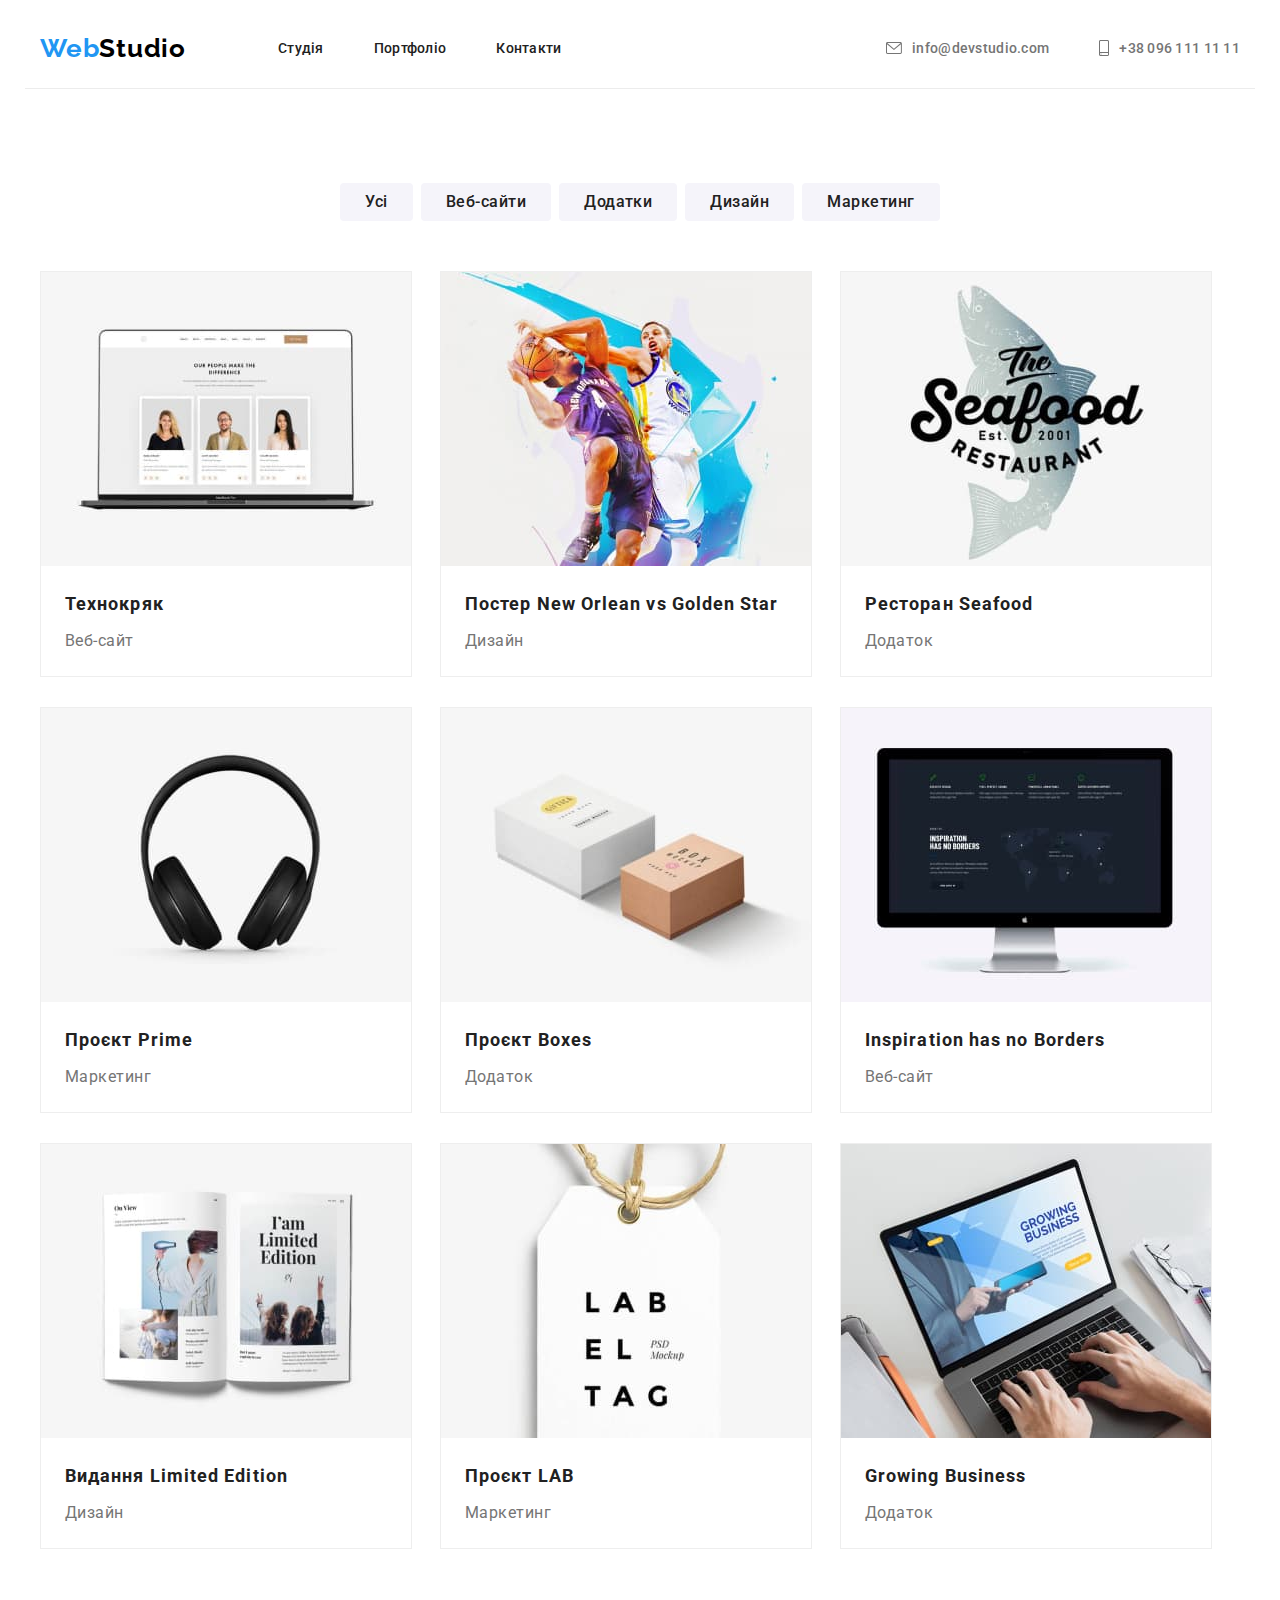
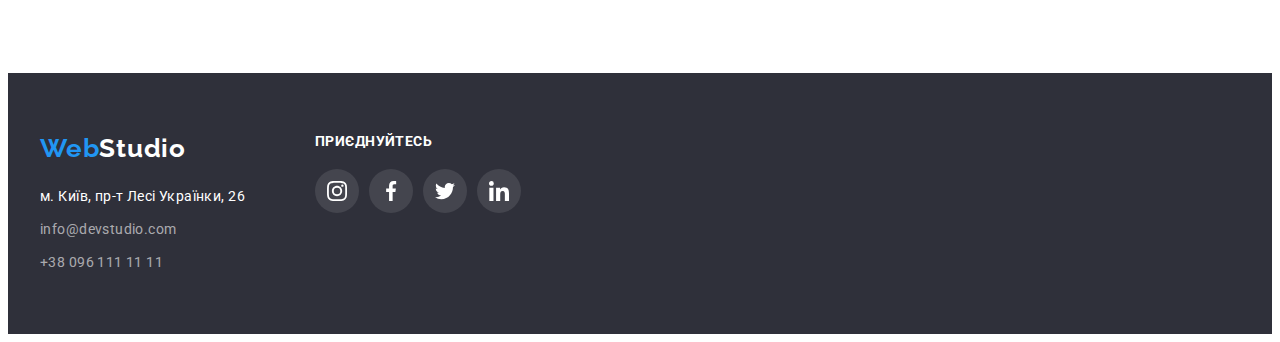
==== portfolio.html @ bb7737d0 "Initial commit" ====
<!DOCTYPE html>
<html lang="uk">
  <head>
    <meta charset="UTF-8" />
    <meta http-equiv="X-UA-Compatible" content="IE=edge" />
    <meta name="viewport" content="width=device-width, initial-scale=1.0" />
    <link
      href="https://fonts.googleapis.com/css2?family=Raleway:wght@700&family=Roboto:wght@400;500;700;900&display=swap"
      rel="stylesheet"
    />
    <title>Портфоліо</title>
    <link
      rel="stylesheet"
      href="https://cdnjs.cloudflare.com/ajax/libs/modern-normalize/1.1.0/modern-normalize.min.css"
      integrity="sha512-wpPYUAdjBVSE4KJnH1VR1HeZfpl1ub8YT/NKx4PuQ5NmX2tKuGu6U/JRp5y+Y8XG2tV+wKQpNHVUX03MfMFn9Q=="
      crossorigin="anonymous"
      referrerpolicy="no-referrer"
    />
    <link rel="stylesheet" href="./css/styles.css" />
  </head>
  <body>
    <header class="header">
      <a href="./index.html" class="logotop"><span class="logotopblue">Web</span>Studio</a>
      <nav>
        <ul class="navigation">
          <li class="navigation-item"><a href="./index.html" class="navigation-link">Студія</a></li>
          <li class="navigation-item">
            <a href="./portfolio.html" class="navigation-link">Портфоліо</a>
          </li>
          <li class="navigation-item"><a href="" class="navigation-link">Контакти</a></li>
        </ul>
      </nav>
      <ul class="contact-top">
        <li class="contact-top-item">
          <a href="mailto:info@devstudio.com" class="infotop">
            <svg class="contact_header_icon" width="16" height="12">
              <use href="./images/icons_sprite.svg#icon-envelope"></use>
            </svg>
            info@devstudio.com</a
          >
        </li>
        <li class="contact-top-item">
          <a href="tel:+380961111111" class="infotop">
            <svg class="contact_header_icon" width="10" height="16">
              <use href="./images/icons_sprite.svg#icon-smartphone"></use>
            </svg>
            +38 096 111 11 11</a
          >
        </li>
      </ul>
    </header>
    <main>
      <section class="section">
        <div class="container">
          <ul class="filter-list">
            <li class="item"><button type="button" class="filter-list-button">Усі</button></li>
            <li class="item">
              <button type="button" class="filter-list-button">Веб-сайти</button>
            </li>
            <li class="item"><button type="button" class="filter-list-button">Додатки</button></li>
            <li class="item"><button type="button" class="filter-list-button">Дизайн</button></li>
            <li class="item">
              <button type="button" class="filter-list-button">Маркетинг</button>
            </li>
          </ul>
          <ul class="project-list">
            <li class="project-list-item">
              <a href="" class="project-list-link">
                <img
                  src="./images/portfolio-photo/tehnokryak.jpg"
                  alt="Проект Технокряк"
                  class="img-project"
                  width="370"
                />
                <div class="project-info">
                  <h2 class="project-list-header">Технокряк</h2>
                  <p class="project-list-text">Веб-сайт</p>
                </div>
              </a>
            </li>
            <li class="project-list-item">
              <a href="" class="project-list-link">
                <img
                  src="./images/portfolio-photo/poster.jpg"
                  alt="Постер New Orlean vs Golden Star"
                  width="370"
                />
                <div class="project-info">
                  <h2 class="project-list-header">Постер New Orlean vs Golden Star</h2>
                  <p class="project-list-text">Дизайн</p>
                </div>
              </a>
            </li>
            <li class="project-list-item">
              <a href="" class="project-list-link">
                <img
                  src="./images/portfolio-photo/seafood.jpg"
                  alt="Ресторан Seafood"
                  width="370"
                />
                <div class="project-info">
                  <h2 class="project-list-header">Ресторан Seafood</h2>
                  <p class="project-list-text">Додаток</p>
                </div>
              </a>
            </li>
            <li class="project-list-item">
              <a href="" class="project-list-link">
                <img src="./images/portfolio-photo/headphones.jpg" alt="Проєкт Prime" width="370" />
                <div class="project-info">
                  <h2 class="project-list-header">Проєкт Prime</h2>
                  <p class="project-list-text">Маркетинг</p>
                </div>
              </a>
            </li>
            <li class="project-list-item">
              <a href="" class="project-list-link">
                <img src="./images/portfolio-photo/boxes.jpg" alt="Проєкт Boxes" width="370" />
                <div class="project-info">
                  <h2 class="project-list-header">Проєкт Boxes</h2>
                  <p class="project-list-text">Додаток</p>
                </div>
              </a>
            </li>
            <li class="project-list-item">
              <a href="" class="project-list-link">
                <img
                  src="./images/portfolio-photo/Inspiration-has-no-Borders.jpg"
                  alt="Inspiration has no Borders"
                  width="370"
                />
                <div class="project-info">
                  <h2 class="project-list-header">Inspiration has no Borders</h2>
                  <p class="project-list-text">Веб-сайт</p>
                </div>
              </a>
            </li>
            <li class="project-list-item">
              <a href="" class="project-list-link">
                <img
                  src="./images/portfolio-photo/vydannia-limited-edition.jpg"
                  alt="Видання Limited Edition"
                  width="370"
                />
                <div class="project-info">
                  <h2 class="project-list-header">Видання Limited Edition</h2>
                  <p class="project-list-text">Дизайн</p>
                </div>
              </a>
            </li>
            <li class="project-list-item">
              <a href="" class="project-list-link">
                <img src="./images/portfolio-photo/project-lab.jpg" alt="Проєкт LAB" width="370" />
                <div class="project-info">
                  <h2 class="project-list-header">Проєкт LAB</h2>
                  <p class="project-list-text">Маркетинг</p>
                </div>
              </a>
            </li>
            <li class="project-list-item">
              <a href="" class="project-list-link">
                <img
                  src="./images/portfolio-photo/growing-business.jpg"
                  alt="Growing Business"
                  width="370"
                />
                <div class="project-info">
                  <h2 class="project-list-header">Growing Business</h2>
                  <p class="project-list-text">Додаток</p>
                </div>
              </a>
            </li>
          </ul>
        </div>
      </section>
    </main>
    <footer class="footer">
      <div class="container">
        <div class="footer-info">
          <div class="adress-block">
            <a href="./index.html" class="logo-bottom">
              <span class="logotopblue">Web</span>Studio
            </a>
            <address>
              <p class="address-text">м. Київ, пр-т Лесі Українки, 26</p>
              <a href="mailto:info@devstudio.com" class="address-contact">info@devstudio.com</a>
              <a href="tel:+380961111111" class="address-contact">+38 096 111 11 11</a>
            </address>
          </div>
          <div class="footer-socials">
            <h3 class="socials-footer-header">приєднуйтесь</h3>
            <ul class="socials-bottom-icon">
              <li class="social_icons_item">
                <a
                  href="https://www.instagram.com/"
                  class="bottom-social-link"
                  target="_blank"
                  rel="noprener noreferrer"
                  aria-label="Instagram icon"
                >
                  <svg class="social-icon-buttom" weight="20" height="20">
                    <use href="./images/icons_sprite.svg#icon-instagram"></use>
                  </svg>
                </a>
              </li>
              <li class="social_icons_item">
                <a
                  href="https://www.facebook.com/"
                  class="bottom-social-link"
                  target="_blank"
                  rel="noprener noreferrer"
                  aria-label="Instagram icon"
                >
                  <svg class="social-icon-buttom" weight="20" height="20">
                    <use href="./images/icons_sprite.svg#icon-facebook"></use>
                  </svg>
                </a>
              </li>
              <li class="social_icons_item">
                <a
                  href="https://twitter.com/"
                  class="bottom-social-link"
                  target="_blank"
                  rel="noprener noreferrer"
                  aria-label="Instagram icon"
                >
                  <svg class="social-icon-buttom" weight="20" height="20">
                    <use href="./images/icons_sprite.svg#icon-twitter"></use>
                  </svg>
                </a>
              </li>
              <li class="social_icons_item">
                <a
                  href="https://www.linkedin.com/"
                  class="bottom-social-link"
                  target="_blank"
                  rel="noprener noreferrer"
                  aria-label="Instagram icon"
                >
                  <svg class="social-icon-buttom" weight="20" height="20">
                    <use href="./images/icons_sprite.svg#icon-linkedin"></use>
                  </svg>
                </a>
              </li>
            </ul>
          </div>
        </div>
      </div>
    </footer>
  </body>
</html>
---- css/styles.css ----
:root {
  --text-color: #212121;
  --bgcolor: #fff;
  --active-color: #2196f3;
  --bgcolor-foter-top: #2f303a;
}

body {
  font-family: 'Roboto';
  background: var(--bgcolor);
  color: var(--text-color);
}

/* Reset tags */
h1,
h2,
h3,
h4,
h5,
h6,
p {
  margin: 0;
}

ul {
  list-style: none;
  margin: 0;
  padding: 0;
}

img {
  display: block;
}

/* end reset tags */

/* defult styles */
.container {
  width: 1200px;
  padding-left: 15px;
  padding-right: 15px;
  margin-left: auto;
  margin-right: auto;
}
.section {
  padding-top: 94px;
  padding-bottom: 94px;
}
.section + .section {
  padding-top: 0;
}

/* header*/

.header {
  display: flex;
  align-items: center;
  width: 1200px;
  padding-left: 15px;
  padding-right: 15px;
  margin-left: auto;
  margin-right: auto;
  border-bottom: 1px solid #ececec;
}
.logotop {
  margin-right: 92px;
  font-family: 'Raleway';
  font-style: normal;
  font-weight: 700;
  font-size: 26px;
  line-height: calc(31 / 26);
  letter-spacing: 0.03em;
  color: #000000;
  text-decoration: none;
}

.logotopblue {
  color: var(--active-color);
}

.navigation {
  display: flex;
  list-style-type: none;
}

.navigation-item {
  margin-right: 50px;
}

.navigation-item:last-child {
  margin-right: 0px;
}

.navigation-link {
  display: block;
  padding-top: 32px;
  padding-bottom: 32px;
  font-weight: 500;
  font-size: 14px;
  line-height: calc(16 / 14);
  letter-spacing: 0.02em;
  text-decoration: none;
  color: var(--text-color);
}

.navigation-link:hover,
.navigation-link:focus {
  color: var(--active-color);
}

.contact-top {
  margin-left: auto;
  display: flex;
}

.contact-top-item + .contact-top-item {
  margin-left: 50px;
}
.infotop {
  display: flex;
  align-items: center;
  padding-top: 32px;
  padding-bottom: 32px;
  font-weight: 500;
  font-size: 14px;
  line-height: calc(16 / 14);
  letter-spacing: 0.02em;
  color: #757575;
  text-decoration: none;
}

.infotop:last-child {
  margin-right: 0px;
}

.infotop:hover,
.infotop:focus {
  color: var(--active-color);
}

.contact_header_icon {
  margin-right: 10px;
  fill: currentColor;
}
/* end header */

/* main */

/* Hero Section */
.hero {
  max-width: 1600px;
  background-color: var(--bgcolor-foter-top);
  background-image: linear-gradient(rgba(47, 48, 58, 0.4), rgba(47, 48, 58, 0.4)),
    url(../images/background-hero.jpg);
  background-repeat: no-repeat;
  background-position: center;
  padding-top: 200px;
  padding-bottom: 200px;
  text-align: center;
  margin-left: auto;
  margin-right: auto;
}
.hero-header {
  font-weight: 900;
  font-size: 44px;
  line-height: calc(60 / 44);
  letter-spacing: 0.06em;
  text-transform: uppercase;
  color: #ffffff;

  margin-bottom: 30px;
  margin-left: auto;
  margin-right: auto;
  width: 696px;
}
.hero-button {
  background: var(--active-color);
  box-shadow: 0px 4px 4px rgba(0, 0, 0, 0.15);
  border-radius: 4px;
  font-family: 'Roboto';
  font-weight: 700;
  font-size: 16px;
  line-height: calc(30 / 16);
  display: inline-block;
  letter-spacing: 0.06em;
  color: #ffffff;
  border: 0px;
  cursor: pointer;
  padding: 10px 32px;
}

/* advantages */
.advantages-list {
  list-style-type: none;
  display: flex;
}
.advantages-list .item {
  margin-right: 30px;
  width: 270px;
}
.advantages-list .item:last-child {
  margin-right: 0;
}
.advantages_image {
  display: flex;
  height: 120px;
  justify-content:center;
  align-items: center;
  background-color: #f5f4fa;
  margin-bottom: 30px;
  border-radius: 4px;
}

.advantages-header {
  margin-bottom: 10px;
  font-weight: 700;
  font-size: 14px;
  line-height: calc(16 / 14);
  letter-spacing: 0.03em;
  text-transform: uppercase;
}
.advantages-text {
  font-size: 14px;
  line-height: calc(24 / 14);
  letter-spacing: 0.03em;
  color: #757575;
}

/* What we do */
.skills-header {
  margin-bottom: 50px;
  font-weight: 700;
  font-size: 36px;
  line-height: calc(42 / 36);
  text-align: center;
  letter-spacing: 0.03em;
}
.skills-list {
  display: flex;
  list-style-type: none;
}

.skills-list .item {
  margin-right: 30px;
}
.skills-list .item:last-child {
  margin-right: 0;
}

/*Our command */
.command {
  padding-top: 94px;
  padding-bottom: 94px;

  background: #f5f4fa;
}
.command-header {
  margin-bottom: 50px;

  font-weight: 700;
  font-size: 36px;
  line-height: calc(42 / 36);
  text-align: center;
  letter-spacing: 0.03em;
}
.command-list {
  display: flex;
  list-style-type: none;
}
.command-list-item {
  display: block;
  margin-right: 30px;
  text-align: center;
  background: #ffffff;
  box-shadow: 0px 1px 3px rgba(0, 0, 0, 0.12), 0px 1px 1px rgba(0, 0, 0, 0.14),
    0px 2px 1px rgba(0, 0, 0, 0.2);
  border-radius: 0px 0px 4px 4px;
}

.command-list-item:last-child {
  margin-right: 0;
}
.command-images {
  margin-bottom: 30px;
}

.member {
  margin-left: auto;
  margin-right: auto;
  padding-bottom: 30px;
}
.member-header {
  margin-bottom: 10px;

  font-weight: 500;
  font-size: 16px;
  line-height: calc(19 / 16);
  letter-spacing: 0.03em;
}
.member-description {
  font-size: 16px;
  line-height: calc(19 / 16);
  letter-spacing: 0.03em;
  color: #757575;
  margin-bottom: 16px;
}

.social_icons_list {
  list-style-type: none;
  margin: 0;
  padding: 0;

  display: flex;
  justify-content: center;
  align-items: center;
  gap: 10px;
}

.social-link {
  display: flex;
  justify-content: center;
  align-items: center;
  width: 44px;
  height: 44px;
  border-radius: 50%;
  background-color: #fff;
  align-items: center;
  justify-content: center;
}

.social-icon {
  fill: #afb1b8;
}

.social-link:hover,
.social-link:focus {
  background-color: var(--active-color);
}
.social-link:hover .social-icon,
.social-link:focus .social-icon {
  fill: #fff;
}

.company-list {
  list-style-type: none;
  margin: 0;
  padding: 0;

  display: flex;
  justify-content: center;
  align-items: center;
  gap: 30px;
}
.company-list-item {
  width: 170px;
  height: 92px;
}

.company-link {
  display: flex;
  border: 1px solid #afb1b8;
  border-radius: 4px;
  height: 92px;
  justify-content: center;
  align-items: center;
}
.company-icon {
  fill: #afb1b8;
}

.company-link:hover,
.company-link:focus {
  border: 1px solid var(--active-color);
}

.company-link:hover .company-icon,
.company-link:focus .company-icon {
  fill: var(--active-color);
}

/* footer */

.footer {
  padding-top: 60px;
  padding-bottom: 60px;
  background: var(--bgcolor-foter-top);
}
.footer-info {
  display: flex;
}

.adress-block {
  margin-right: 70px;
}
.logo-bottom {
  display: block;
  margin-bottom: 20px;

  font-family: 'Raleway';
  font-weight: 700;
  font-size: 26px;
  line-height: calc(31 / 26);
  letter-spacing: 0.03em;
  color: #ffffff;

  text-decoration: none;
}
.address-text {
  margin-bottom: 9px;
  font-style: normal;
  font-size: 14px;
  line-height: calc(24 / 14);
  letter-spacing: 0.03em;
  color: #ffffff;
}
.address-contact {
  display: block;
  font-style: normal;
  font-size: 14px;
  line-height: calc(24 / 14);
  letter-spacing: 0.03em;
  color: rgba(255, 255, 255, 0.6);
  text-decoration: none;
}
.address-contact:not(:last-child) {
  margin-bottom: 9px;
}
.address-contact:hover,
.address-contact:focus {
  color: var(--active-color);
}

.socials-footer-header {
  margin-bottom: 20px;
  font-style: normal;
  font-weight: 700;
  font-size: 14px;
  line-height: calc(16 / 14);
  letter-spacing: 0.03em;
  text-transform: uppercase;
  color: #fff;
}
.socials-bottom-icon {
  display: flex;
  gap: 10px;
}
.bottom-social-link {
  display: flex;
  justify-content: center;
  align-items: center;
  width: 44px;
  height: 44px;
  border-radius: 50%;
  background-color: rgba(255, 255, 255, 0.1);
  align-items: center;
  justify-content: center;
}

.social-icon-buttom {
  fill: #fff;
}

.bottom-social-link:hover,
.bottom-social-link:focus {
  background-color: var(--active-color);
}


.filter-list {
  list-style-type: none;
  display: flex;
  justify-content: center;
  gap: 8px;
  margin-bottom: 50px;
}

.filter-list-button {
  padding-top: 6px;
  padding-bottom: 6px;
  padding-left: 22px;
  padding-right: 22px;

  font-family: 'Roboto';
  font-style: normal;
  font-weight: 500;
  font-size: 16px;
  line-height: calc(26 / 16);
  text-align: center;
  letter-spacing: 0.03em;
  color: var(--text-color);
  background: #f5f4fa;
  border-radius: 4px;
  border: 0px;
  cursor: pointer;
}
.filter-list-button:first-child {
  padding-top: 6px;
  padding-bottom: 6px;
  padding-left: 25px;
  padding-right: 25px;
}
.filter-list-button:hover,
.filter-list-button:focus {
  background: var(--active-color);
  color: #ffffff;
  box-shadow: 0px 3px 1px rgba(0, 0, 0, 0.1), 0px 1px 2px rgba(0, 0, 0, 0.08),
    0px 2px 2px rgba(0, 0, 0, 0.12);
}
.project-list {
  list-style-type: none;
  display: flex;
  flex-wrap: wrap;
}
.project-list-item {
  display: flex;
  margin-right: 30px;
  margin-bottom: 30px;
  width: 370px;
}

.project-list-item:nth-child(3n) {
  margin-right: 0;
}
.project-list-link {
  border: 1px solid #eeeeee;
  text-decoration: none;
  background: #ffffff;
}
.project-list-link:hover,
.project-list-link:focus {
  box-shadow: 0px 1px 1px rgba(0, 0, 0, 0.12), 0px 4px 4px rgba(0, 0, 0, 0.06),
    1px 4px 6px rgba(0, 0, 0, 0.16);
}

.project-info {
  padding-left: 24px;
  padding-right: 24px;
  padding-bottom: 20px;
  padding-top: 20px;
}

.project-list-header {
  margin-bottom: 4px;

  font-weight: 700;
  font-size: 18px;
  line-height: calc(36 / 18);
  letter-spacing: 0.06em;
  color: var(--text-color);
}
.project-list-text {
  font-size: 16px;
  line-height: calc(30 / 16);
  letter-spacing: 0.03em;
  color: #757575;
}
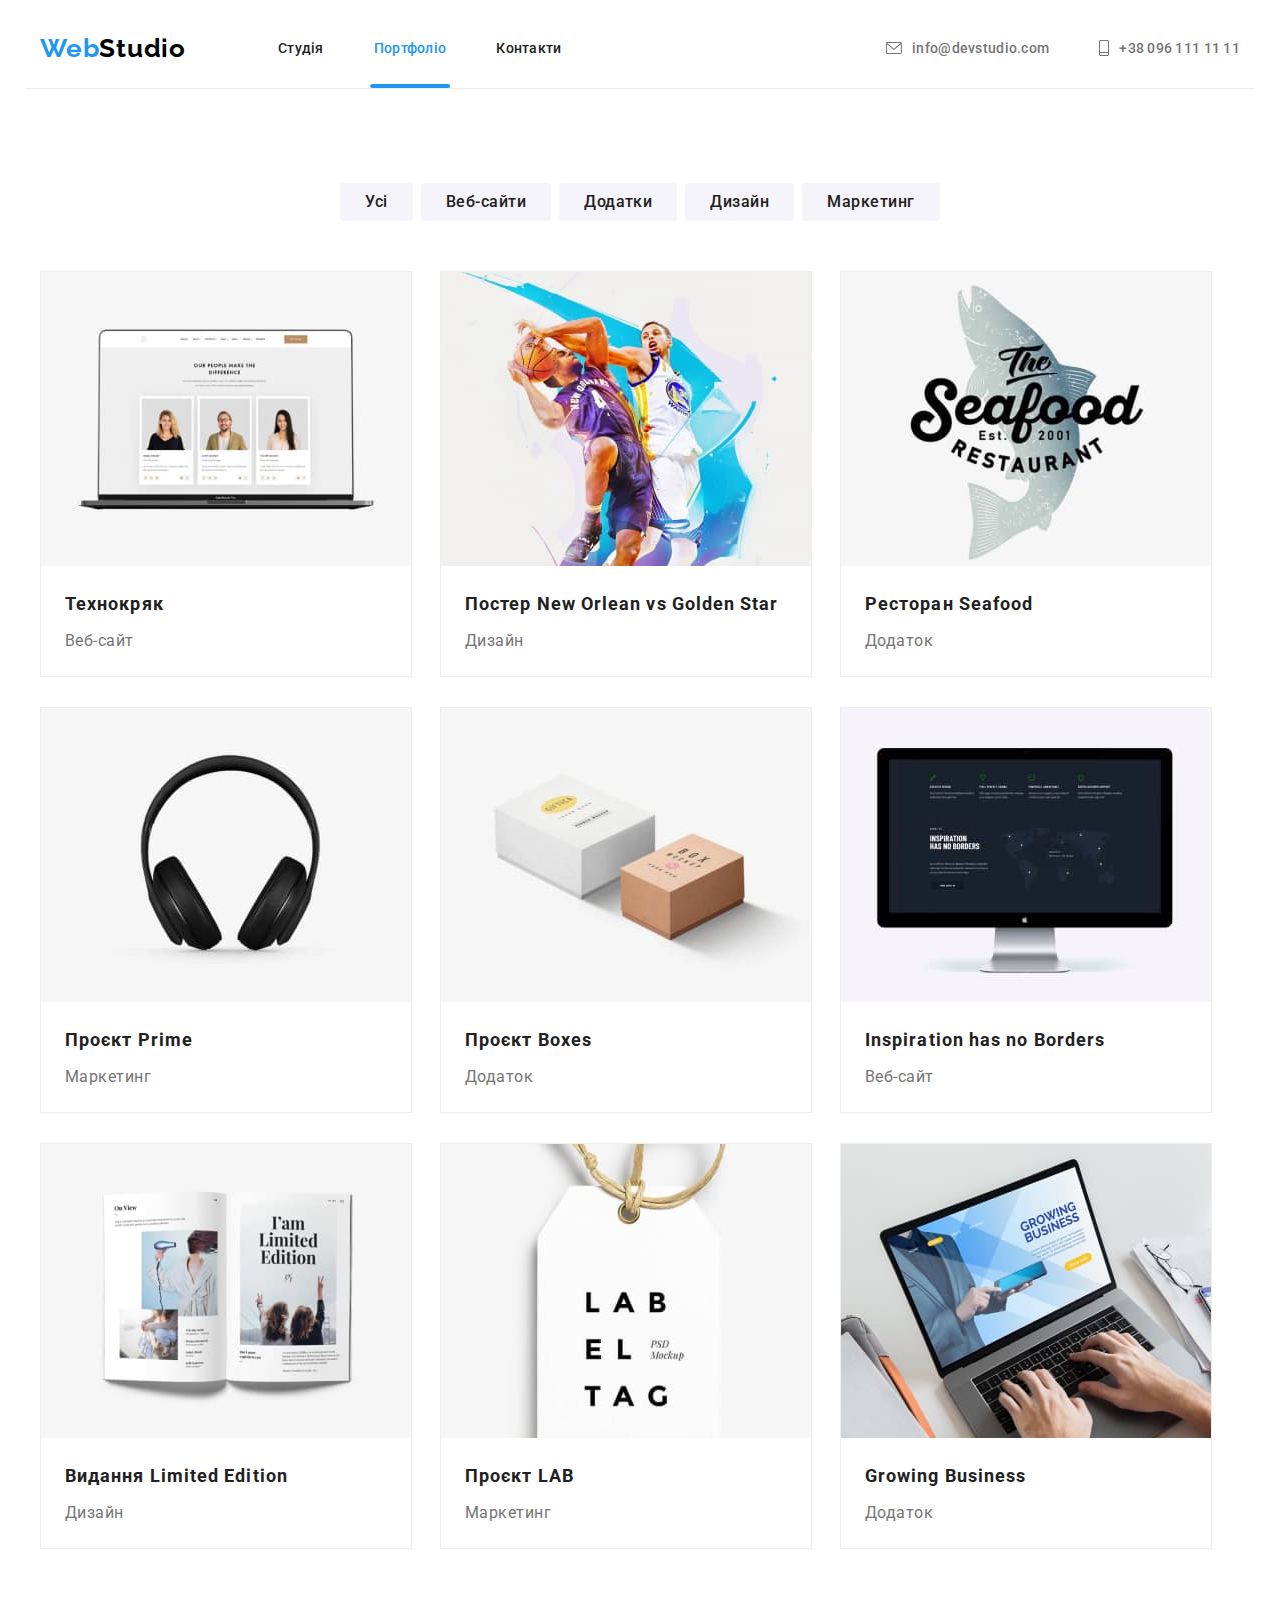
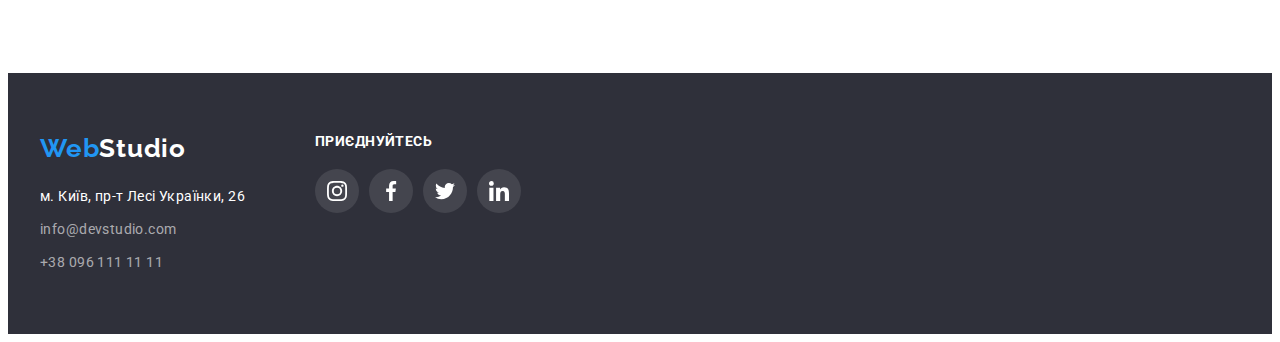
==== commit a7af3502: "add animation add JS(modal)" ====
--- a/portfolio.html
+++ b/portfolio.html
@@ -25,7 +25,7 @@
         <ul class="navigation">
           <li class="navigation-item"><a href="./index.html" class="navigation-link">Студія</a></li>
           <li class="navigation-item">
-            <a href="./portfolio.html" class="navigation-link">Портфоліо</a>
+            <a href="./portfolio.html" class="navigation-link current-page">Портфоліо</a>
           </li>
           <li class="navigation-item"><a href="" class="navigation-link">Контакти</a></li>
         </ul>
@@ -66,12 +66,22 @@
           <ul class="project-list">
             <li class="project-list-item">
               <a href="" class="project-list-link">
-                <img
-                  src="./images/portfolio-photo/tehnokryak.jpg"
-                  alt="Проект Технокряк"
-                  class="img-project"
-                  width="370"
-                />
+                <div class="project-thumb">
+                  <img
+                    src="./images/portfolio-photo/tehnokryak.jpg"
+                    alt="Проект Технокряк"
+                    class="img-project"
+                    width="370"
+                  />
+
+                  <div class="project-overlay">
+                    <p class="project-overlay-text">
+                      Ресурс пропонує комплексні пропозиції з різним рівнем функціоналу та сервісів. 
+                      Все це дозволить відвідувачу отримати вичерпні відомості про компанію чи приватну особу.
+                    </p>
+                  </div>
+                </div>
+                
                 <div class="project-info">
                   <h2 class="project-list-header">Технокряк</h2>
                   <p class="project-list-text">Веб-сайт</p>
--- a/css/styles.css
+++ b/css/styles.css
@@ -93,6 +93,7 @@
 
 .navigation-link {
   display: block;
+  position: relative;
   padding-top: 32px;
   padding-bottom: 32px;
   font-weight: 500;
@@ -101,6 +102,10 @@
   letter-spacing: 0.02em;
   text-decoration: none;
   color: var(--text-color);
+
+  transition-property: color;
+  transition-duration: 250ms;
+  animation-timing-function: cubic-bezier(0.4, 0, 0.2, 1);
 }
 
 .navigation-link:hover,
@@ -108,6 +113,29 @@
   color: var(--active-color);
 }
 
+.navigation-link::after {
+  content: '';
+  position: absolute;
+  left: 50%;
+  bottom: 0;
+
+  transform: translateX(-50%);
+  display: block;
+  width: 110%;
+  height: 4px;
+
+  border-radius: 2px;
+  background-color: var(--active-color);
+  opacity: 0;
+  transition-property: opacity;
+  transition-duration: 250ms;
+  animation-timing-function: cubic-bezier(0.4, 0, 0.2, 1);
+}
+
+.navigation-link:hover::after,
+.navigation-link:focus::after {
+  opacity: 1;
+}
 .contact-top {
   margin-left: auto;
   display: flex;
@@ -127,6 +155,9 @@
   letter-spacing: 0.02em;
   color: #757575;
   text-decoration: none;
+  transition-property: color;
+  transition-duration: 250ms;
+  animation-timing-function: cubic-bezier(0.4, 0, 0.2, 1);
 }
 
 .infotop:last-child {
@@ -204,7 +235,7 @@
 .advantages_image {
   display: flex;
   height: 120px;
-  justify-content:center;
+  justify-content: center;
   align-items: center;
   background-color: #f5f4fa;
   margin-bottom: 30px;
@@ -245,6 +276,33 @@
 }
 .skills-list .item:last-child {
   margin-right: 0;
+}
+
+.skills-overlay {
+  position: relative;
+}
+.skills-overlay-text-container {
+  background-color: rgba(47, 48, 58, 0.8);
+  position: absolute;
+  left: 0;
+  bottom: 0;
+  height: 70px;
+  width: 100%;
+
+  display: flex;
+  justify-content: center;
+  align-items: center;
+}
+
+.skills-overlay-text {
+  font-weight: 700;
+  font-size: 14px;
+  line-height: 16px;
+  text-align: center;
+  letter-spacing: 0.03em;
+  text-transform: uppercase;
+
+  color: #ffffff;
 }
 
 /*Our command */
@@ -326,10 +384,17 @@
   background-color: #fff;
   align-items: center;
   justify-content: center;
+
+  transition-property: background-color;
+  transition-duration: 250ms;
+  animation-timing-function: cubic-bezier(0.4, 0, 0.2, 1);
 }
 
 .social-icon {
   fill: #afb1b8;
+  transition-property: fill;
+  transition-duration: 250ms;
+  animation-timing-function: cubic-bezier(0.4, 0, 0.2, 1);
 }
 
 .social-link:hover,
@@ -363,14 +428,20 @@
   height: 92px;
   justify-content: center;
   align-items: center;
+  transition-property: border-color;
+  transition-duration: 250ms;
+  animation-timing-function: cubic-bezier(0.4, 0, 0.2, 1);
 }
 .company-icon {
   fill: #afb1b8;
+  transition-property: fill;
+  transition-duration: 250ms;
+  animation-timing-function: cubic-bezier(0.4, 0, 0.2, 1);
 }
 
 .company-link:hover,
 .company-link:focus {
-  border: 1px solid var(--active-color);
+  border-color: var(--active-color);
 }
 
 .company-link:hover .company-icon,
@@ -421,6 +492,10 @@
   letter-spacing: 0.03em;
   color: rgba(255, 255, 255, 0.6);
   text-decoration: none;
+
+  transition-property: color;
+  transition-duration: 250ms;
+  animation-timing-function: cubic-bezier(0.4, 0, 0.2, 1);
 }
 .address-contact:not(:last-child) {
   margin-bottom: 9px;
@@ -454,6 +529,10 @@
   background-color: rgba(255, 255, 255, 0.1);
   align-items: center;
   justify-content: center;
+
+  transition-property: background-color;
+  transition-duration: 250ms;
+  animation-timing-function: cubic-bezier(0.4, 0, 0.2, 1);
 }
 
 .social-icon-buttom {
@@ -464,7 +543,6 @@
 .bottom-social-link:focus {
   background-color: var(--active-color);
 }
-
 
 .filter-list {
   list-style-type: none;
@@ -492,6 +570,10 @@
   border-radius: 4px;
   border: 0px;
   cursor: pointer;
+
+  transition-property: background, color, box-shadow;
+  transition-duration: 250ms;
+  animation-timing-function: cubic-bezier(0.4, 0, 0.2, 1);
 }
 .filter-list-button:first-child {
   padding-top: 6px;
@@ -525,11 +607,56 @@
   border: 1px solid #eeeeee;
   text-decoration: none;
   background: #ffffff;
+  transition-property: box-shadow;
+  transition-duration: 250ms;
+  animation-timing-function: cubic-bezier(0.4, 0, 0.2, 1);
 }
 .project-list-link:hover,
 .project-list-link:focus {
   box-shadow: 0px 1px 1px rgba(0, 0, 0, 0.12), 0px 4px 4px rgba(0, 0, 0, 0.06),
     1px 4px 6px rgba(0, 0, 0, 0.16);
+}
+
+.project-list-link:hover .project-overlay,
+.project-list-link:focus .project-overlay{
+  transform: translateY(0);
+}
+
+.project-thumb{
+  position: relative;
+  overflow: hidden;
+}
+
+.project-overlay{
+  position: absolute;
+  top: 0;
+  left: 0;
+
+
+  transform: translateY(100%);
+
+  width: 100%;
+  height: 100%;
+
+  background-color:rgba(33, 150, 243, 0.9);
+  display: flex;
+  align-items:center;
+  padding-left: 24px;
+  padding-right: 24px;
+
+  transition-property: transform;
+  transition-duration: 250ms;
+  animation-timing-function: cubic-bezier(0.4, 0, 0.2, 1);
+}
+
+
+
+.project-overlay-text{
+  font-weight: 400;
+font-size: 18px;
+line-height: 28px;
+letter-spacing: 0.03em;
+color: #FFFFFF;
 }
 
 .project-info {
@@ -554,3 +681,85 @@
   letter-spacing: 0.03em;
   color: #757575;
 }
+
+.backdrop {
+  position: fixed;
+  left: 0;
+  top: 0;
+
+  width: 100%;
+  height: 100%;
+
+  background-color: rgba(0, 0, 0, 0.2);
+}
+
+.backdrop.is-hidden {
+  visibility: hidden;
+  opacity: 0;
+  pointer-events: none;
+}
+
+.modal {
+  position: absolute;
+  top: 50%;
+  left: 50%;
+  transform: translateX(-50%) translateY(-50%);
+
+  width: 528px;
+  min-height: 581px;
+
+  background-color: #ffffff;
+  border-radius: 4px;
+  box-shadow: 0px 1px 3px rgba(0, 0, 0, 0.12), 0px 1px 1px rgba(0, 0, 0, 0.14),
+    0px 2px 1px rgba(0, 0, 0, 0.2);
+
+  transition-property: visibility, opacity;
+  transition-duration: 250ms;
+  animation-timing-function: cubic-bezier(0.4, 0, 0.2, 1);
+}
+
+.backdrop.is-hidden .modal {
+  opacity: 0;
+  transform: translateX(-50%) translateY(-50%);
+}
+
+.modal-btn {
+  position: absolute;
+  top: 8px;
+  right: 8px;
+  padding: 0;
+
+  width: 30px;
+  height: 30px;
+
+  display: inline-flex;
+  justify-content: center;
+  align-items: center;
+  background-color: #ffffff;
+  border-radius: 50%;
+  border: 1px solid rgba(0, 0, 0, 0.1);
+  cursor: pointer;
+}
+
+.modal-icon {
+  fill: #000;
+}
+
+.current-page{
+  color: var(--active-color);
+}
+.current-page::after{
+  content: '';
+  position: absolute;
+  left: 50%;
+  bottom: 0;
+
+  border-radius: 2px;
+  background-color: var(--active-color);
+  opacity: 1;
+
+  transform: translateX(-50%);
+  display: block;
+  width: 110%;
+  height: 4px;
+}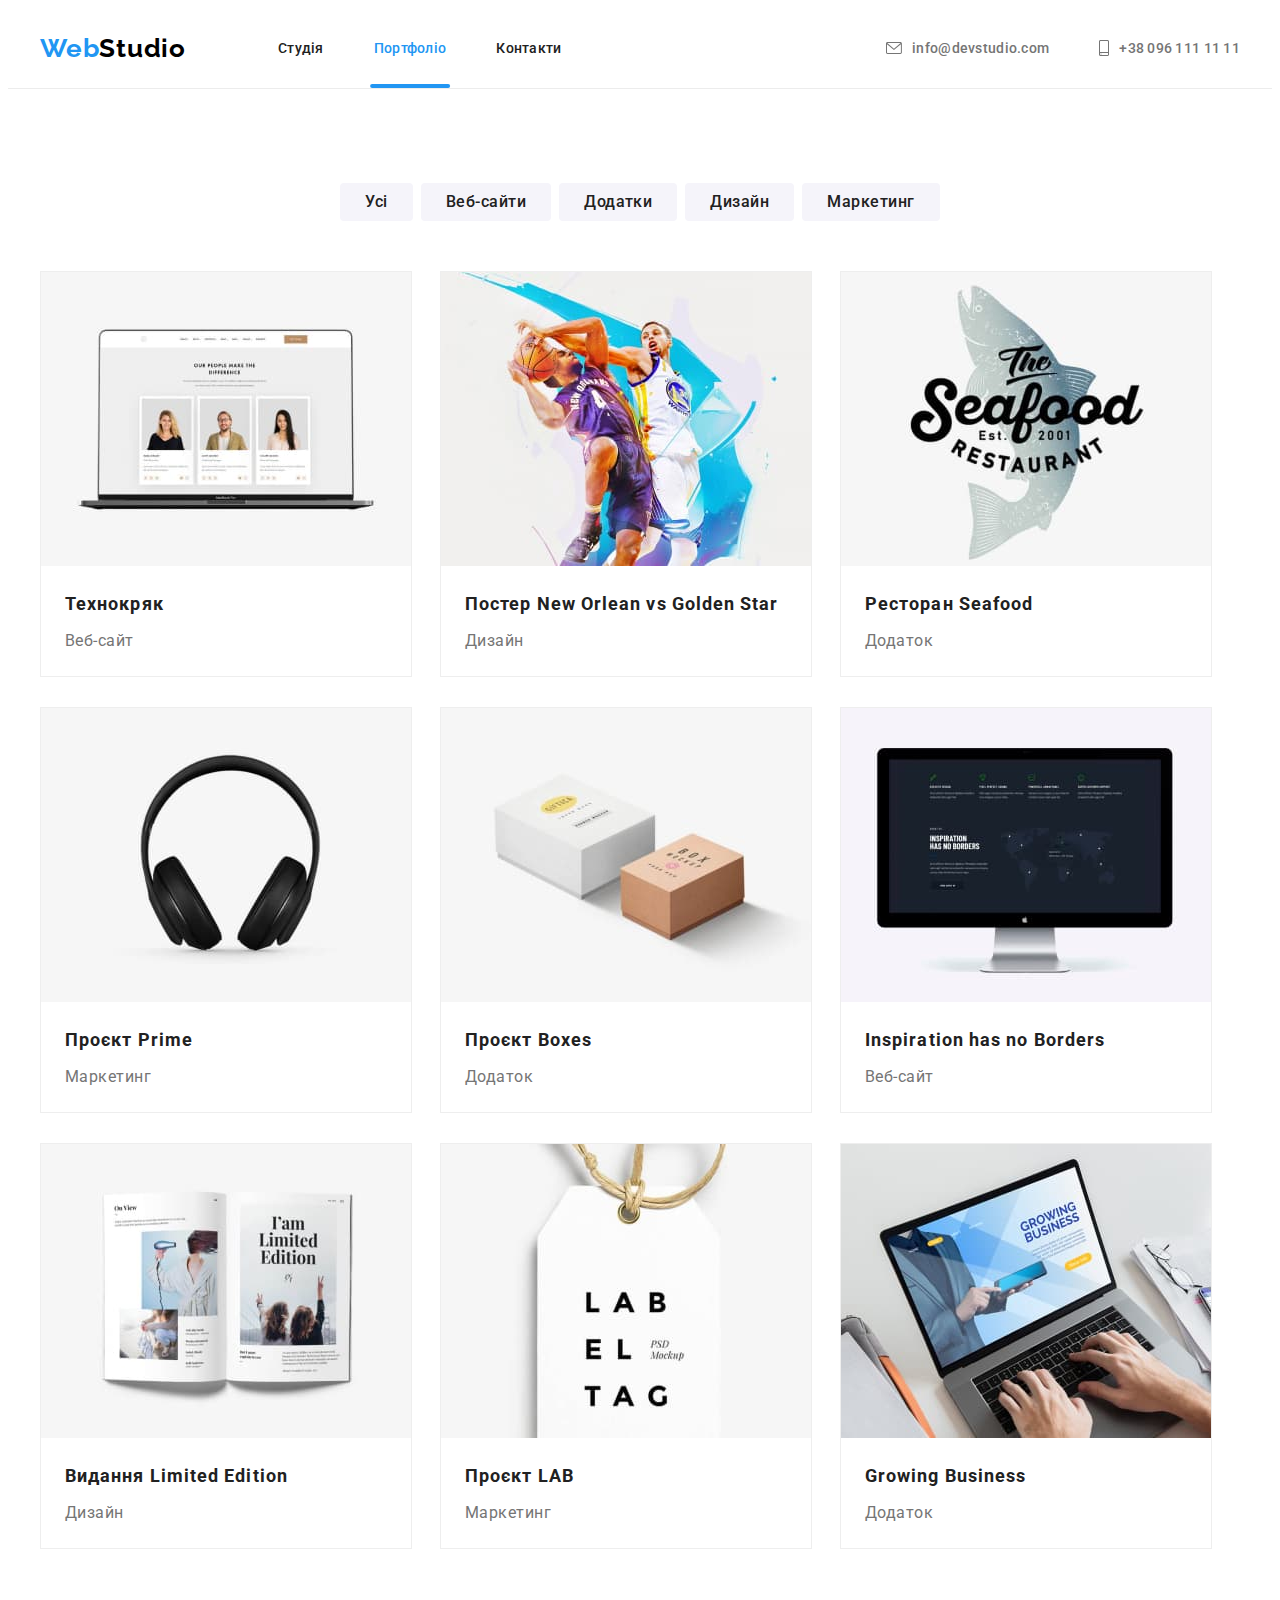
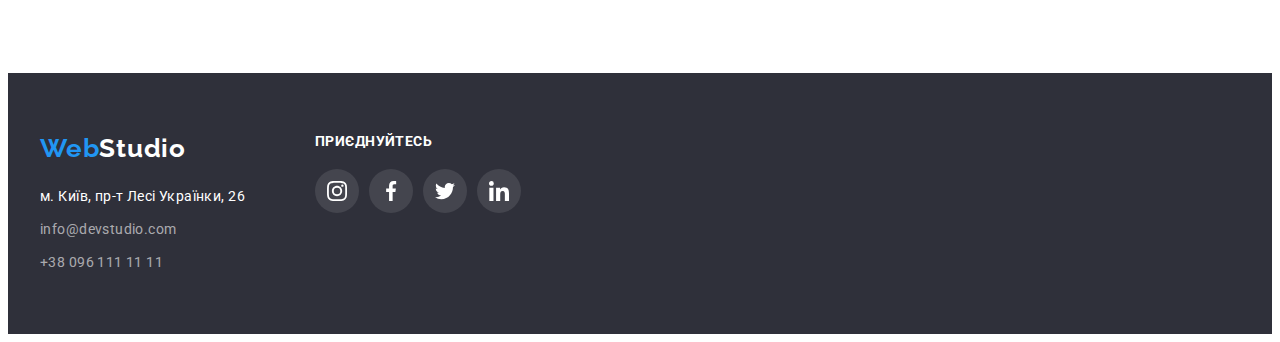
==== commit dc24249f: "add hr to header in css, add time to animation modal" ====
--- a/portfolio.html
+++ b/portfolio.html
@@ -19,36 +19,38 @@
     <link rel="stylesheet" href="./css/styles.css" />
   </head>
   <body>
-    <header class="header">
-      <a href="./index.html" class="logotop"><span class="logotopblue">Web</span>Studio</a>
-      <nav>
-        <ul class="navigation">
-          <li class="navigation-item"><a href="./index.html" class="navigation-link">Студія</a></li>
-          <li class="navigation-item">
-            <a href="./portfolio.html" class="navigation-link current-page">Портфоліо</a>
+    <div class="header-container">
+      <header class="header">
+        <a href="./index.html" class="logotop"><span class="logotopblue">Web</span>Studio</a>
+        <nav>
+          <ul class="navigation">
+            <li class="navigation-item"><a href="./index.html" class="navigation-link">Студія</a></li>
+            <li class="navigation-item">
+              <a href="./portfolio.html" class="navigation-link current-page">Портфоліо</a>
+            </li>
+            <li class="navigation-item"><a href="" class="navigation-link">Контакти</a></li>
+          </ul>
+        </nav>
+        <ul class="contact-top">
+          <li class="contact-top-item">
+            <a href="mailto:info@devstudio.com" class="infotop">
+              <svg class="contact_header_icon" width="16" height="12">
+                <use href="./images/icons_sprite.svg#icon-envelope"></use>
+              </svg>
+              info@devstudio.com</a
+            >
           </li>
-          <li class="navigation-item"><a href="" class="navigation-link">Контакти</a></li>
+          <li class="contact-top-item">
+            <a href="tel:+380961111111" class="infotop">
+              <svg class="contact_header_icon" width="10" height="16">
+                <use href="./images/icons_sprite.svg#icon-smartphone"></use>
+              </svg>
+              +38 096 111 11 11</a
+            >
+          </li>
         </ul>
-      </nav>
-      <ul class="contact-top">
-        <li class="contact-top-item">
-          <a href="mailto:info@devstudio.com" class="infotop">
-            <svg class="contact_header_icon" width="16" height="12">
-              <use href="./images/icons_sprite.svg#icon-envelope"></use>
-            </svg>
-            info@devstudio.com</a
-          >
-        </li>
-        <li class="contact-top-item">
-          <a href="tel:+380961111111" class="infotop">
-            <svg class="contact_header_icon" width="10" height="16">
-              <use href="./images/icons_sprite.svg#icon-smartphone"></use>
-            </svg>
-            +38 096 111 11 11</a
-          >
-        </li>
-      </ul>
-    </header>
+      </header>
+    </div>
     <main>
       <section class="section">
         <div class="container">
--- a/css/styles.css
+++ b/css/styles.css
@@ -52,6 +52,9 @@
 
 /* header*/
 
+.header-container {
+  border-bottom: 1px solid #ececec;
+}
 .header {
   display: flex;
   align-items: center;
@@ -60,7 +63,7 @@
   padding-right: 15px;
   margin-left: auto;
   margin-right: auto;
-  border-bottom: 1px solid #ececec;
+  /* border-bottom: 1px solid #ececec; */
 }
 .logotop {
   margin-right: 92px;
@@ -101,6 +104,7 @@
   line-height: calc(16 / 14);
   letter-spacing: 0.02em;
   text-decoration: none;
+
   color: var(--text-color);
 
   transition-property: color;
@@ -618,29 +622,28 @@
 }
 
 .project-list-link:hover .project-overlay,
-.project-list-link:focus .project-overlay{
+.project-list-link:focus .project-overlay {
   transform: translateY(0);
 }
 
-.project-thumb{
+.project-thumb {
   position: relative;
   overflow: hidden;
 }
 
-.project-overlay{
+.project-overlay {
   position: absolute;
   top: 0;
   left: 0;
 
-
   transform: translateY(100%);
 
   width: 100%;
   height: 100%;
 
-  background-color:rgba(33, 150, 243, 0.9);
-  display: flex;
-  align-items:center;
+  background-color: rgba(33, 150, 243, 0.9);
+  display: flex;
+  align-items: center;
   padding-left: 24px;
   padding-right: 24px;
 
@@ -649,14 +652,12 @@
   animation-timing-function: cubic-bezier(0.4, 0, 0.2, 1);
 }
 
-
-
-.project-overlay-text{
+.project-overlay-text {
   font-weight: 400;
-font-size: 18px;
-line-height: 28px;
-letter-spacing: 0.03em;
-color: #FFFFFF;
+  font-size: 18px;
+  line-height: 28px;
+  letter-spacing: 0.03em;
+  color: #ffffff;
 }
 
 .project-info {
@@ -714,7 +715,7 @@
     0px 2px 1px rgba(0, 0, 0, 0.2);
 
   transition-property: visibility, opacity;
-  transition-duration: 250ms;
+  transition-duration: 1100ms;
   animation-timing-function: cubic-bezier(0.4, 0, 0.2, 1);
 }
 
@@ -745,10 +746,10 @@
   fill: #000;
 }
 
-.current-page{
+.current-page {
   color: var(--active-color);
 }
-.current-page::after{
+.current-page::after {
   content: '';
   position: absolute;
   left: 50%;
@@ -762,4 +763,4 @@
   display: block;
   width: 110%;
   height: 4px;
-}+}
